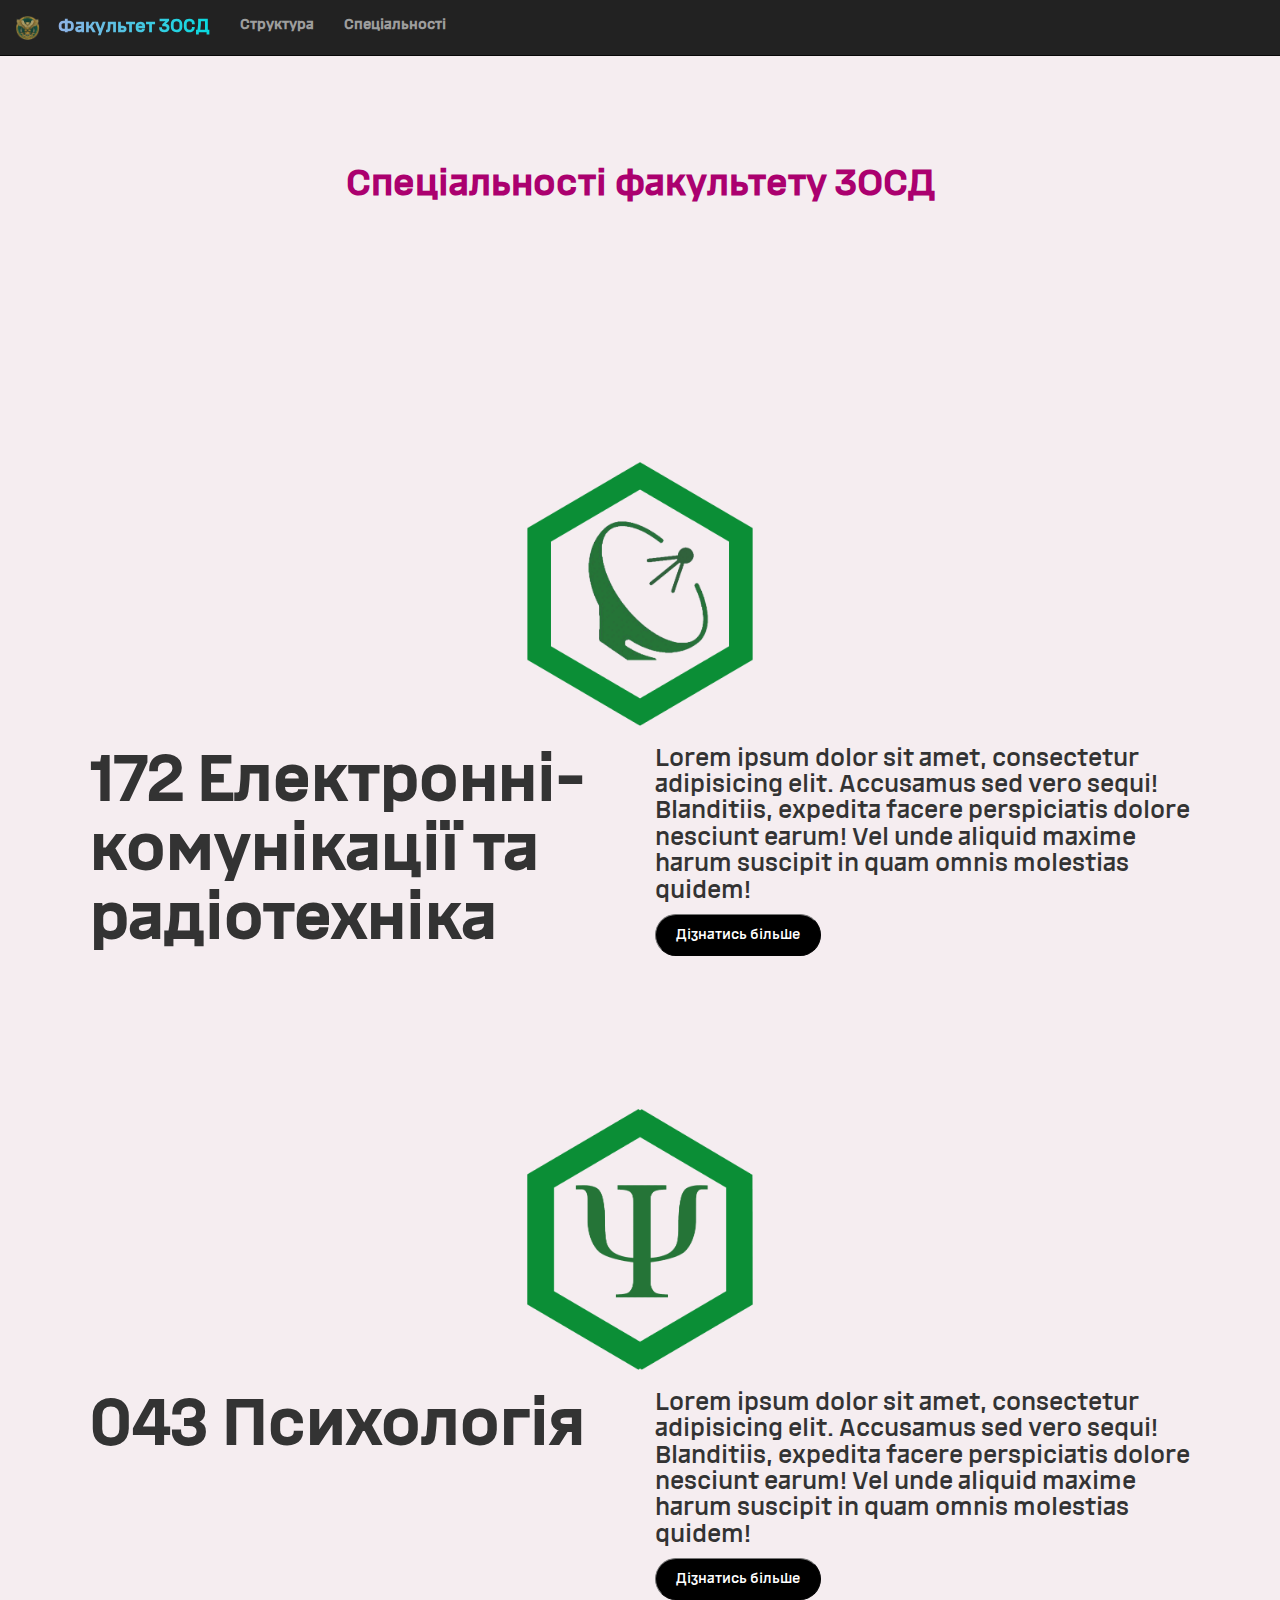
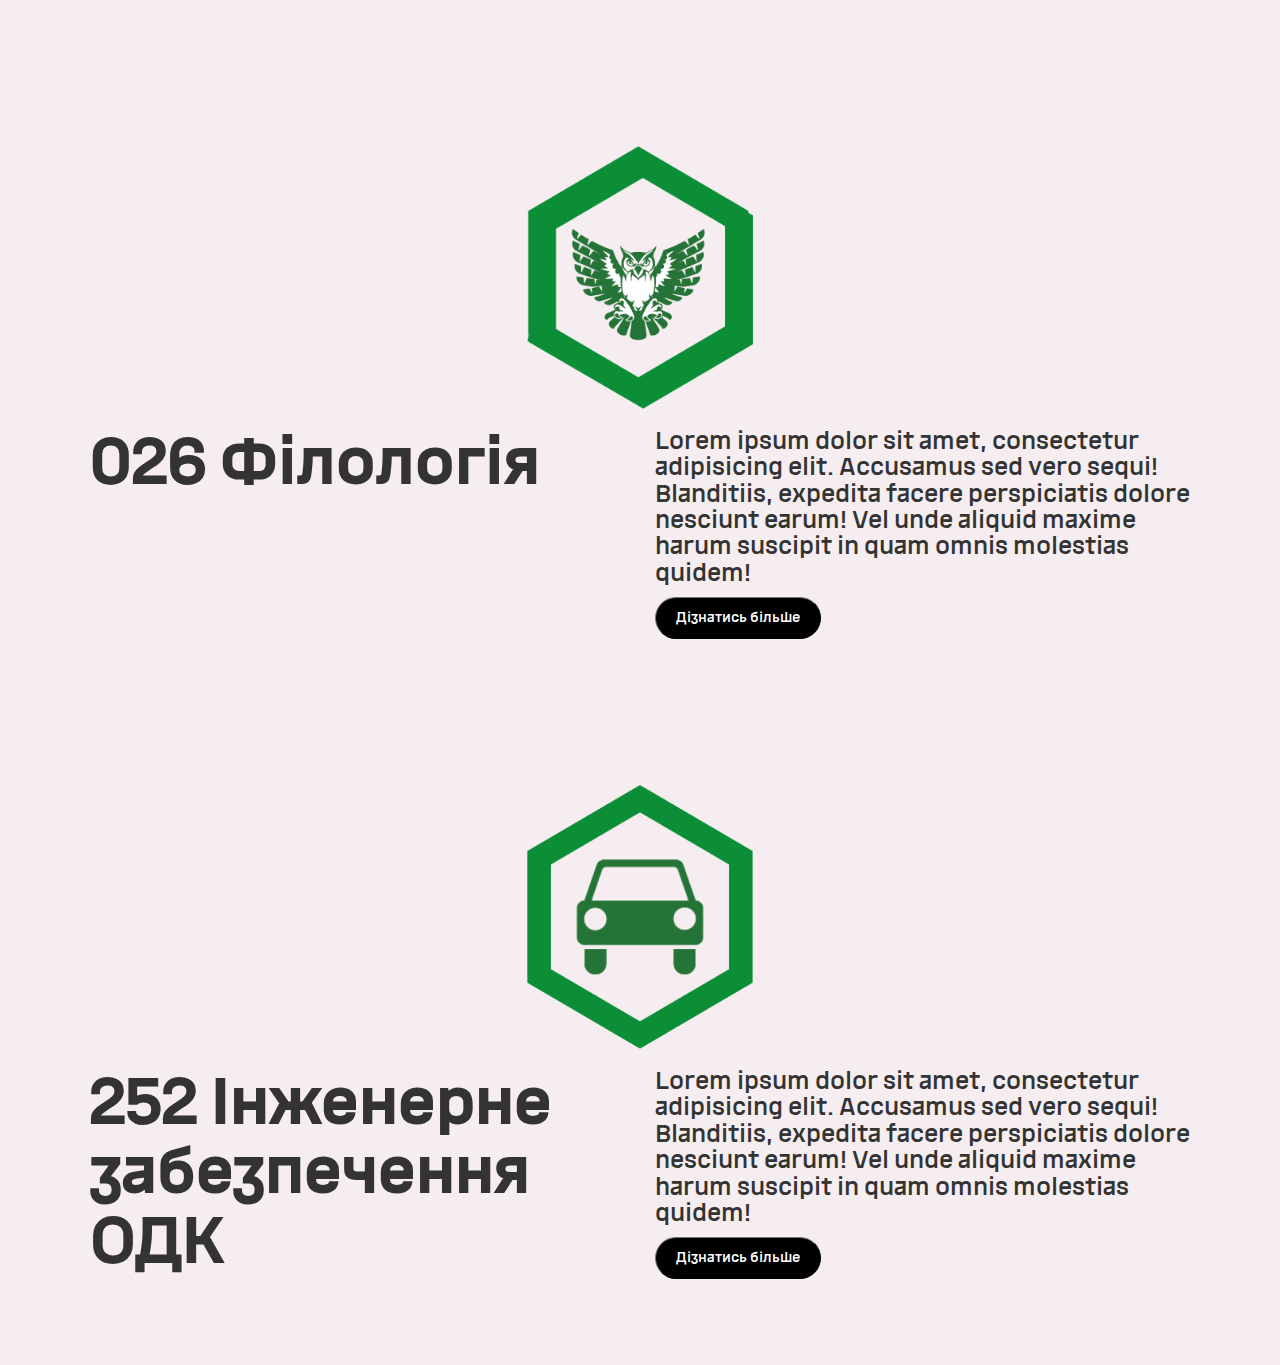
==== spec.html @ 52882f45 "lazer" ====
<!DOCTYPE html>
<html>

<head>
    <title>Спеціальності</title>
    <meta charset="utf-8">
    <meta name="viewport" content="width=device-width, initial-scale=1">
    <link rel="shortcut icon" href="src/logo.png'">

    <link rel="stylesheet" href="https://maxcdn.bootstrapcdn.com/bootstrap/3.4.1/css/bootstrap.min.css">



    <script src="https://ajax.googleapis.com/ajax/libs/jquery/3.7.1/jquery.min.js"></script>
    <script src="https://maxcdn.bootstrapcdn.com/bootstrap/3.4.1/js/bootstrap.min.js"></script>


    <link rel="stylesheet" href="https://cdnjs.cloudflare.com/ajax/libs/animate.css/4.1.1/animate.min.css">
    <link href="css/style.css" rel="stylesheet">
    <link href="css/components.css" rel="stylesheet">
    <style>
        @font-face {
            font-family: "uaf";
            src: url('fonts/UAFSans-Medium.ttf') format('truetype');
            font-weight: normal;
            font-style: normal;
        }
    </style>
</head>

<body>
    <div style="padding-bottom: 10vh; background-color: #F5EDF0;">
        <nav class="navbar navbar-inverse  animate__animated animate__fadeInRight navbar-fixed-top">
            <div class="container-fluid">
                <div class="navbar-header">
                    <button type="button" class="navbar-toggle" data-toggle="collapse" data-target="#myNavbar">
                        <span class="icon-bar"></span>
                        <span class="icon-bar"></span>
                        <span class="icon-bar"></span>
                    </button>
                    <a class="navbar-brand " href="index.html"><span><img src="src/logo.png"
                                width="25vh"><label class="gradi" style="padding-left: 2vh;"> Факультет ЗОСД
                                </label></span></a>
                </div>
                <div class="collapse navbar-collapse" id="myNavbar">
                    <ul class="nav navbar-nav">
                        <li><a href="info.html"><label>Структура</label></a></li>
                        <li><a href="spec.html"><label>Спеціальності</label></a></li>
                    </ul>
                    <ul class="nav navbar-nav navbar-right">
                        
                </div>
            </div>
        </nav>
    </div>

    <div class="container-fluid whitee" style="padding-top: 6vh; padding-bottom: 10vh;">
        
        <div align="center" style="padding-bottom: 10vh;">
            <h1 class="animate__animated animate__fadeInUp"><strong> <span
                        style="color: #AB006F;">Спеціальності факультету ЗОСД</span></strong></h1>
            

            
        </div>
    </div>

    <div class="container-fluid gradient">
        <br>
        <div class="container-fluid ">
            <div class="jumbotron" style="background: none;">
                <div class="row">
                    <div align="center">
                        <img src="src/tlk.png"
                            class="img-responsive  animate__animated animate__fadeInUp" alt="Image" style="width: 20%;">
                    </div>
                    <div class="col-md-6">
                        <h1><strong>172 Електронні-комунікації та радіотехніка</strong></h1>
                    </div>
                    <div class="col-md-6">
                        <h3>Lorem ipsum dolor sit amet, consectetur adipisicing elit. Accusamus sed vero sequi! Blanditiis, expedita facere perspiciatis dolore nesciunt earum! Vel unde aliquid maxime harum suscipit in quam omnis molestias quidem!</h3>
                        <button class="animate__animated animate__fadeInUp">Дізнатись більше</button>
                    </div>
                </div>
            </div>
        </div>
    </div>
    <div class="container-fluid gradient">
        <br>
        <div class="container-fluid ">
            <div class="jumbotron" style="background: none;">
                <div class="row">
                    <div align="center">
                        <img src="src/psy.png"
                            class="img-responsive  animate__animated animate__fadeInUp" alt="Image" style="width: 20%;">
                    </div>
                    <div class="col-md-6">
                        <h1><strong>043 Психологія</strong></h1>
                    </div>
                    <div class="col-md-6">
                        <h3>Lorem ipsum dolor sit amet, consectetur adipisicing elit. Accusamus sed vero sequi! Blanditiis, expedita facere perspiciatis dolore nesciunt earum! Vel unde aliquid maxime harum suscipit in quam omnis molestias quidem!</h3>
                        <button class="animate__animated animate__fadeInUp">Дізнатись більше</button>
                    </div>
                </div>
            </div>
        </div>
    </div>
    <div class="container-fluid gradient">
        <br>
        <div class="container-fluid ">
            <div class="jumbotron" style="background: none;">
                <div class="row">
                    <div align="center">
                        <img src="src/fil.png"
                            class="img-responsive  animate__animated animate__fadeInUp" alt="Image" style="width: 20%;">
                    </div>
                    <div class="col-md-6">
                        <h1><strong>026 Філологія</strong></h1>
                    </div>
                    <div class="col-md-6">
                        <h3>Lorem ipsum dolor sit amet, consectetur adipisicing elit. Accusamus sed vero sequi! Blanditiis, expedita facere perspiciatis dolore nesciunt earum! Vel unde aliquid maxime harum suscipit in quam omnis molestias quidem!</h3>
                        <button class="animate__animated animate__fadeInUp">Дізнатись більше</button>
                    </div>
                </div>
            </div>
        </div>
    </div>
    <div class="container-fluid gradient">
        <br>
        <div class="container-fluid ">
            <div class="jumbotron" style="background: none;">
                <div class="row">
                    <div align="center">
                        <img src="src/eng.png"
                            class="img-responsive  animate__animated animate__fadeInUp" alt="Image" style="width: 20%;">
                    </div>
                    <div class="col-md-6">
                        <h1><strong>252 Інженерне забезпечення ОДК</strong></h1>
                    </div>
                    <div class="col-md-6">
                        <h3>Lorem ipsum dolor sit amet, consectetur adipisicing elit. Accusamus sed vero sequi! Blanditiis, expedita facere perspiciatis dolore nesciunt earum! Vel unde aliquid maxime harum suscipit in quam omnis molestias quidem!</h3>
                        <button class="animate__animated animate__fadeInUp">Дізнатись більше</button>
                    </div>
                </div>
            </div>
        </div>
    </div>
    
   
    

</html>
---- css/style.css ----
body {
    font-family: "uaf", sans-serif !important;
    background-color: #F5EDF0 ;
}


.multipleSelect2 {
    width: 300px;
}



.card {
    transition: background-color 0.7s;
}

.card:hover {
    background-color: #8ACBDE;
    /* Градієнтний фон */
    color: #222222;
    transition: background-color 0.7s;
}

.gradi {
    /* Градієнтне фонове заповнення тексту */
    background-image: linear-gradient(to right, #9FACE6, #07dbdf);
    /* Обрізка градієнту до області тексту */
    -webkit-background-clip: text;
    background-clip: text;
    /* Колір тексту у випадку, якщо браузер не підтримує градієнтні текстові ефекти */
    color: transparent;
}

.whitee{
    background-color: #F5EDF0 ;
}
.grenee{
    background-color: #368200;
    color: #F5EDF0
}

.pinkee{
    background-color: #AB006F;
    color:#F5EDF0;
}

.yelowee{
    background-color: #FFC32A;
    color:#368200
}

.blackee{
    background-color: #222222;
    color: #F5EDF0;
}

.disablee{
    background-color: #989898;
    color: #222222;
}
---- css/components.css ----
button {
    background-color: black;
    /* Задаємо чорний колір кнопки */
    color: white;
    /* Задаємо колір тексту кнопки */
    padding: 10px 20px;
    /* Задаємо відступи */
    border-radius: 100px;
    /* Закруглюємо кути кнопки */
    border-width: 1px;
    border-color: #222222;
    transition: background-image 0.4s ease;
    /* Додаємо плавну анімацію при зміні градієнту */
    transition: background-color 0.4s;
    width: fit-content;
   
  }
  
  button:hover {
  
    cursor:pointer;
    background-color: #e0e0e0;
    transition: background-color 0.4s;
    /* Градієнтний фон */
  
  
    color: #222222;
    border-color: #222222;
  }
  
  button:active {
    filter: brightness(80%);
    /* Темніше при кліку */
  }

  .file {
    background-color: black;
    /* Задаємо чорний колір кнопки */
    color: white;
    /* Задаємо колір тексту кнопки */
    padding: 10px 20px;
    /* Задаємо відступи */
    border-radius: 100px;
    /* Закруглюємо кути кнопки */
    border-width: 1px;
    border-color: #222222;
    transition: background-image 0.4s ease;
    /* Додаємо плавну анімацію при зміні градієнту */
    transition: background-color 0.4s;
    width: 50vh;
   
  }
  
  .file:hover {
  
    cursor:pointer;
    background-color: #e0e0e0;
    transition: background-color 0.4s;
    /* Градієнтний фон */
  
  
    color: #222222;
    border-color: #222222;
  }
  
  .file:active {
    filter: brightness(80%);
    /* Темніше при кліку */
  }

  /* CSS */
.img-container img {
  max-width: 100%; /* Зробить зображення адаптивним у межах батьківського контейнера */
  height: auto;    /* Збереже пропорції */
}

.button{
  background-color: black;
  /* Задаємо чорний колір кнопки */
  color: white;
  /* Задаємо колір тексту кнопки */
  padding: 10px 20px;
  /* Задаємо відступи */
  border-radius: 100px;
  /* Закруглюємо кути кнопки */
  border-width: 1px;
  border-color: #222222;
  transition: background-image 0.4s ease;
  /* Додаємо плавну анімацію при зміні градієнту */
  transition: background-color 0.4s;
  width: fit-content;
}
.button:hover {
  
  cursor:pointer;
  background-color: #e0e0e0;
  transition: background-color 0.4s;
  /* Градієнтний фон */


  color: #222222;
  border-color: #222222;
}

.button:active {
  filter: brightness(80%);
  /* Темніше при кліку */
}
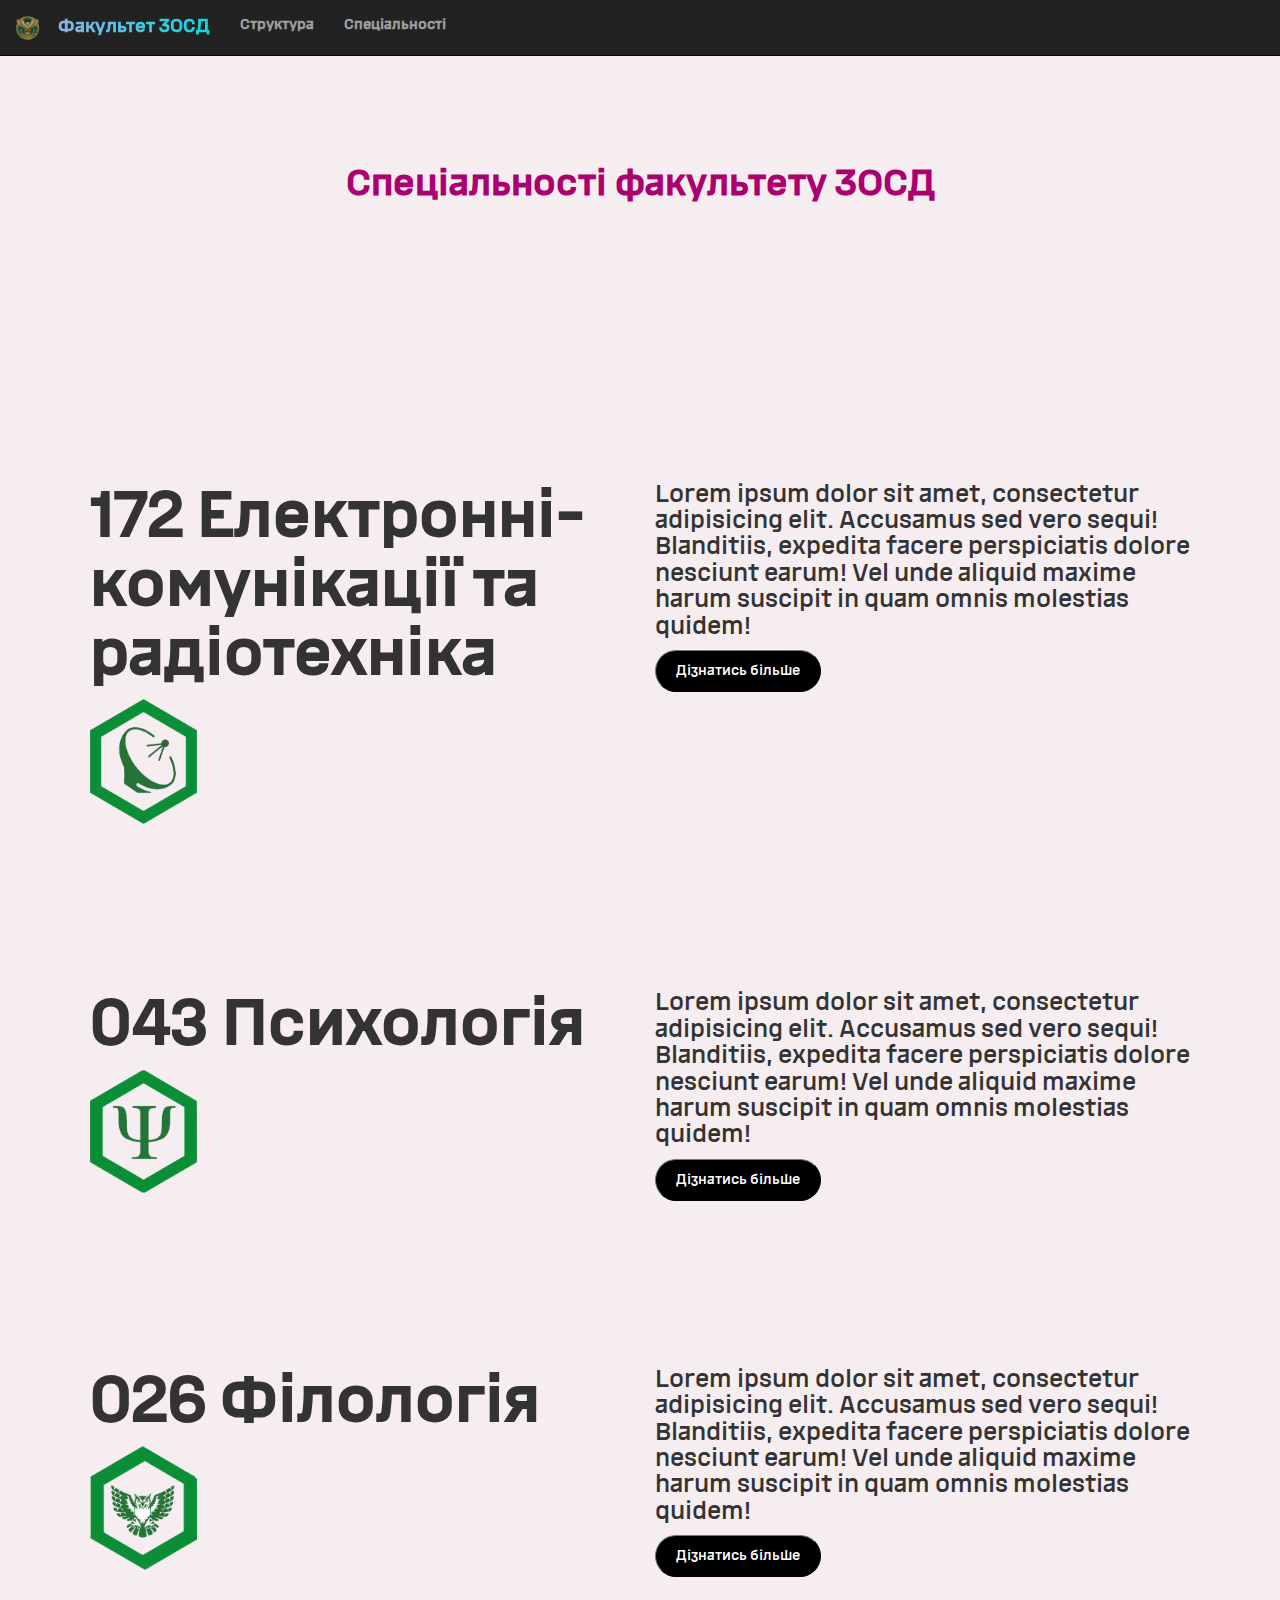
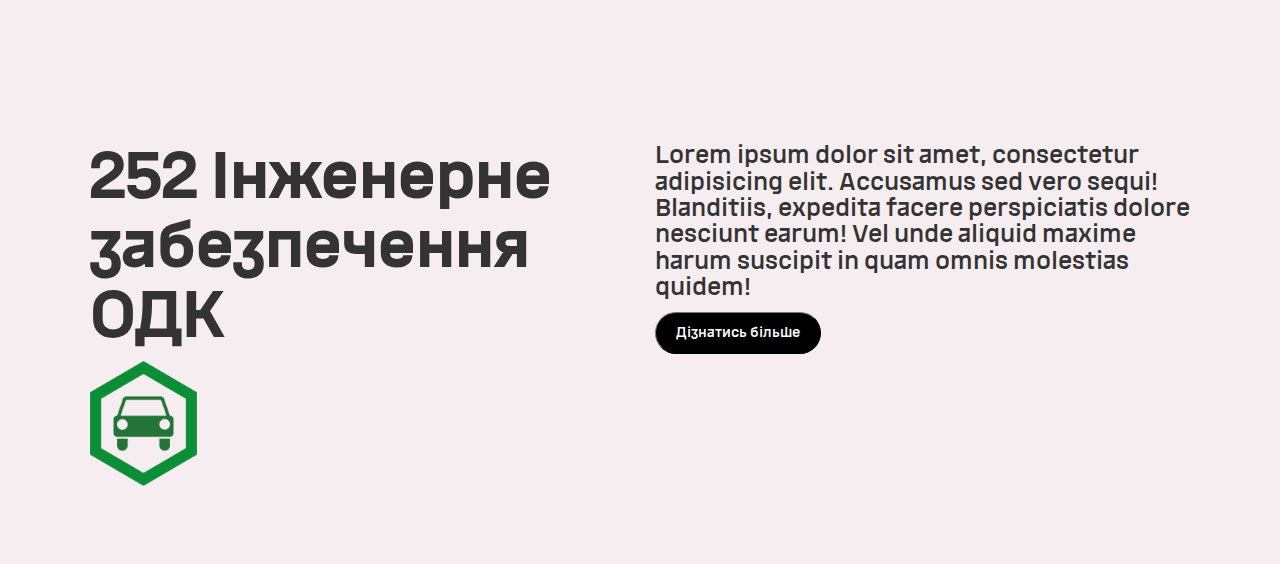
==== commit 987fda27: "lazer done" ====
--- a/spec.html
+++ b/spec.html
@@ -38,9 +38,9 @@
                         <span class="icon-bar"></span>
                         <span class="icon-bar"></span>
                     </button>
-                    <a class="navbar-brand " href="index.html"><span><img src="src/logo.png"
-                                width="25vh"><label class="gradi" style="padding-left: 2vh;"> Факультет ЗОСД
-                                </label></span></a>
+                    <a class="navbar-brand " href="index.html"><span><img src="src/logo.png" width="25vh"><label
+                                class="gradi" style="padding-left: 2vh;"> Факультет ЗОСД
+                            </label></span></a>
                 </div>
                 <div class="collapse navbar-collapse" id="myNavbar">
                     <ul class="nav navbar-nav">
@@ -48,20 +48,20 @@
                         <li><a href="spec.html"><label>Спеціальності</label></a></li>
                     </ul>
                     <ul class="nav navbar-nav navbar-right">
-                        
+
                 </div>
             </div>
         </nav>
     </div>
 
     <div class="container-fluid whitee" style="padding-top: 6vh; padding-bottom: 10vh;">
-        
+
         <div align="center" style="padding-bottom: 10vh;">
-            <h1 class="animate__animated animate__fadeInUp"><strong> <span
-                        style="color: #AB006F;">Спеціальності факультету ЗОСД</span></strong></h1>
-            
+            <h1 class="animate__animated animate__fadeInUp"><strong> <span style="color: #AB006F;">Спеціальності
+                        факультету ЗОСД</span></strong></h1>
 
-            
+
+
         </div>
     </div>
 
@@ -70,15 +70,17 @@
         <div class="container-fluid ">
             <div class="jumbotron" style="background: none;">
                 <div class="row">
-                    <div align="center">
-                        <img src="src/tlk.png"
-                            class="img-responsive  animate__animated animate__fadeInUp" alt="Image" style="width: 20%;">
+
+                    <div class="col-md-6">
+                        
+                        <h1><strong>172 Електронні-комунікації та радіотехніка</strong></h1>
+                        <img src="src/tlk.png" class="img-responsive  animate__animated animate__fadeInUp" alt="Image"
+                            style="width: 20%;">
                     </div>
                     <div class="col-md-6">
-                        <h1><strong>172 Електронні-комунікації та радіотехніка</strong></h1>
-                    </div>
-                    <div class="col-md-6">
-                        <h3>Lorem ipsum dolor sit amet, consectetur adipisicing elit. Accusamus sed vero sequi! Blanditiis, expedita facere perspiciatis dolore nesciunt earum! Vel unde aliquid maxime harum suscipit in quam omnis molestias quidem!</h3>
+                        <h3>Lorem ipsum dolor sit amet, consectetur adipisicing elit. Accusamus sed vero sequi!
+                            Blanditiis, expedita facere perspiciatis dolore nesciunt earum! Vel unde aliquid maxime
+                            harum suscipit in quam omnis molestias quidem!</h3>
                         <button class="animate__animated animate__fadeInUp">Дізнатись більше</button>
                     </div>
                 </div>
@@ -90,15 +92,18 @@
         <div class="container-fluid ">
             <div class="jumbotron" style="background: none;">
                 <div class="row">
-                    <div align="center">
-                        <img src="src/psy.png"
-                            class="img-responsive  animate__animated animate__fadeInUp" alt="Image" style="width: 20%;">
+
+                    <div class="col-md-6">
+
+                        <h1><strong>043 Психологія</strong></h1>
+                        <img src="src/psy.png" class="img-responsive  animate__animated animate__fadeInUp" alt="Image"
+                            style="width: 20%;">
                     </div>
                     <div class="col-md-6">
-                        <h1><strong>043 Психологія</strong></h1>
-                    </div>
-                    <div class="col-md-6">
-                        <h3>Lorem ipsum dolor sit amet, consectetur adipisicing elit. Accusamus sed vero sequi! Blanditiis, expedita facere perspiciatis dolore nesciunt earum! Vel unde aliquid maxime harum suscipit in quam omnis molestias quidem!</h3>
+                        
+                        <h3>Lorem ipsum dolor sit amet, consectetur adipisicing elit. Accusamus sed vero sequi!
+                            Blanditiis, expedita facere perspiciatis dolore nesciunt earum! Vel unde aliquid maxime
+                            harum suscipit in quam omnis molestias quidem!</h3>
                         <button class="animate__animated animate__fadeInUp">Дізнатись більше</button>
                     </div>
                 </div>
@@ -110,15 +115,17 @@
         <div class="container-fluid ">
             <div class="jumbotron" style="background: none;">
                 <div class="row">
-                    <div align="center">
-                        <img src="src/fil.png"
-                            class="img-responsive  animate__animated animate__fadeInUp" alt="Image" style="width: 20%;">
+
+                    <div class="col-md-6">
+                        
+                        <h1><strong>026 Філологія</strong></h1>
+                        <img src="src/fil.png" class="img-responsive  animate__animated animate__fadeInUp" alt="Image"
+                            style="width: 20%;">
                     </div>
                     <div class="col-md-6">
-                        <h1><strong>026 Філологія</strong></h1>
-                    </div>
-                    <div class="col-md-6">
-                        <h3>Lorem ipsum dolor sit amet, consectetur adipisicing elit. Accusamus sed vero sequi! Blanditiis, expedita facere perspiciatis dolore nesciunt earum! Vel unde aliquid maxime harum suscipit in quam omnis molestias quidem!</h3>
+                        <h3>Lorem ipsum dolor sit amet, consectetur adipisicing elit. Accusamus sed vero sequi!
+                            Blanditiis, expedita facere perspiciatis dolore nesciunt earum! Vel unde aliquid maxime
+                            harum suscipit in quam omnis molestias quidem!</h3>
                         <button class="animate__animated animate__fadeInUp">Дізнатись більше</button>
                     </div>
                 </div>
@@ -130,23 +137,28 @@
         <div class="container-fluid ">
             <div class="jumbotron" style="background: none;">
                 <div class="row">
-                    <div align="center">
-                        <img src="src/eng.png"
-                            class="img-responsive  animate__animated animate__fadeInUp" alt="Image" style="width: 20%;">
+
+
+                    <div class="col-md-6">
+                       
+                            <h1><strong>252 Інженерне забезпечення ОДК</strong></h1>
+                            <img src="src/eng.png" class="img-responsive  animate__animated animate__fadeInUp" alt="Image"
+                            style="width: 20%;">
                     </div>
-                    <div class="col-md-6">
-                        <h1><strong>252 Інженерне забезпечення ОДК</strong></h1>
-                    </div>
-                    <div class="col-md-6">
-                        <h3>Lorem ipsum dolor sit amet, consectetur adipisicing elit. Accusamus sed vero sequi! Blanditiis, expedita facere perspiciatis dolore nesciunt earum! Vel unde aliquid maxime harum suscipit in quam omnis molestias quidem!</h3>
-                        <button class="animate__animated animate__fadeInUp">Дізнатись більше</button>
-                    </div>
+                    
+               
+                <div class="col-md-6">
+                    <h3>Lorem ipsum dolor sit amet, consectetur adipisicing elit. Accusamus sed vero sequi! Blanditiis,
+                        expedita facere perspiciatis dolore nesciunt earum! Vel unde aliquid maxime harum suscipit in
+                        quam omnis molestias quidem!</h3>
+                    <button class="animate__animated animate__fadeInUp">Дізнатись більше</button>
                 </div>
             </div>
         </div>
     </div>
-    
-   
-    
+    </div>
+
+
+
 
 </html>